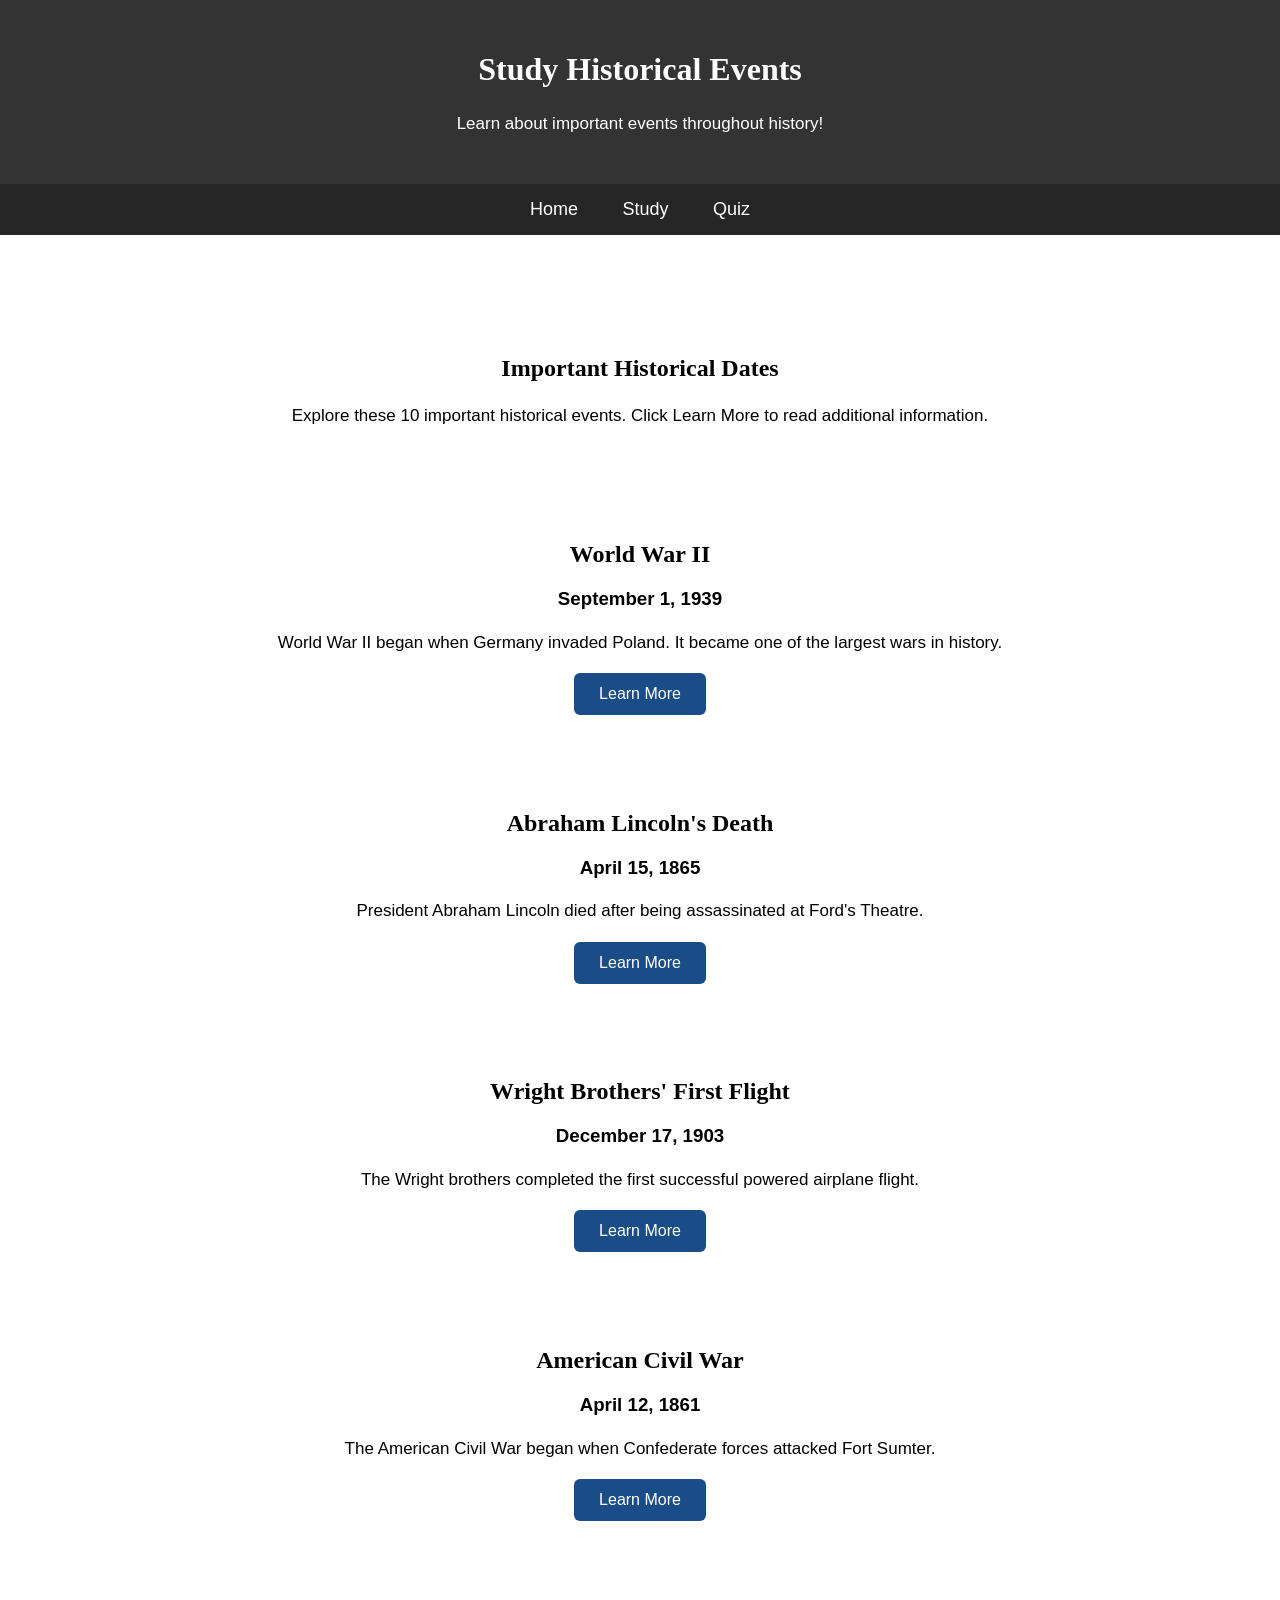
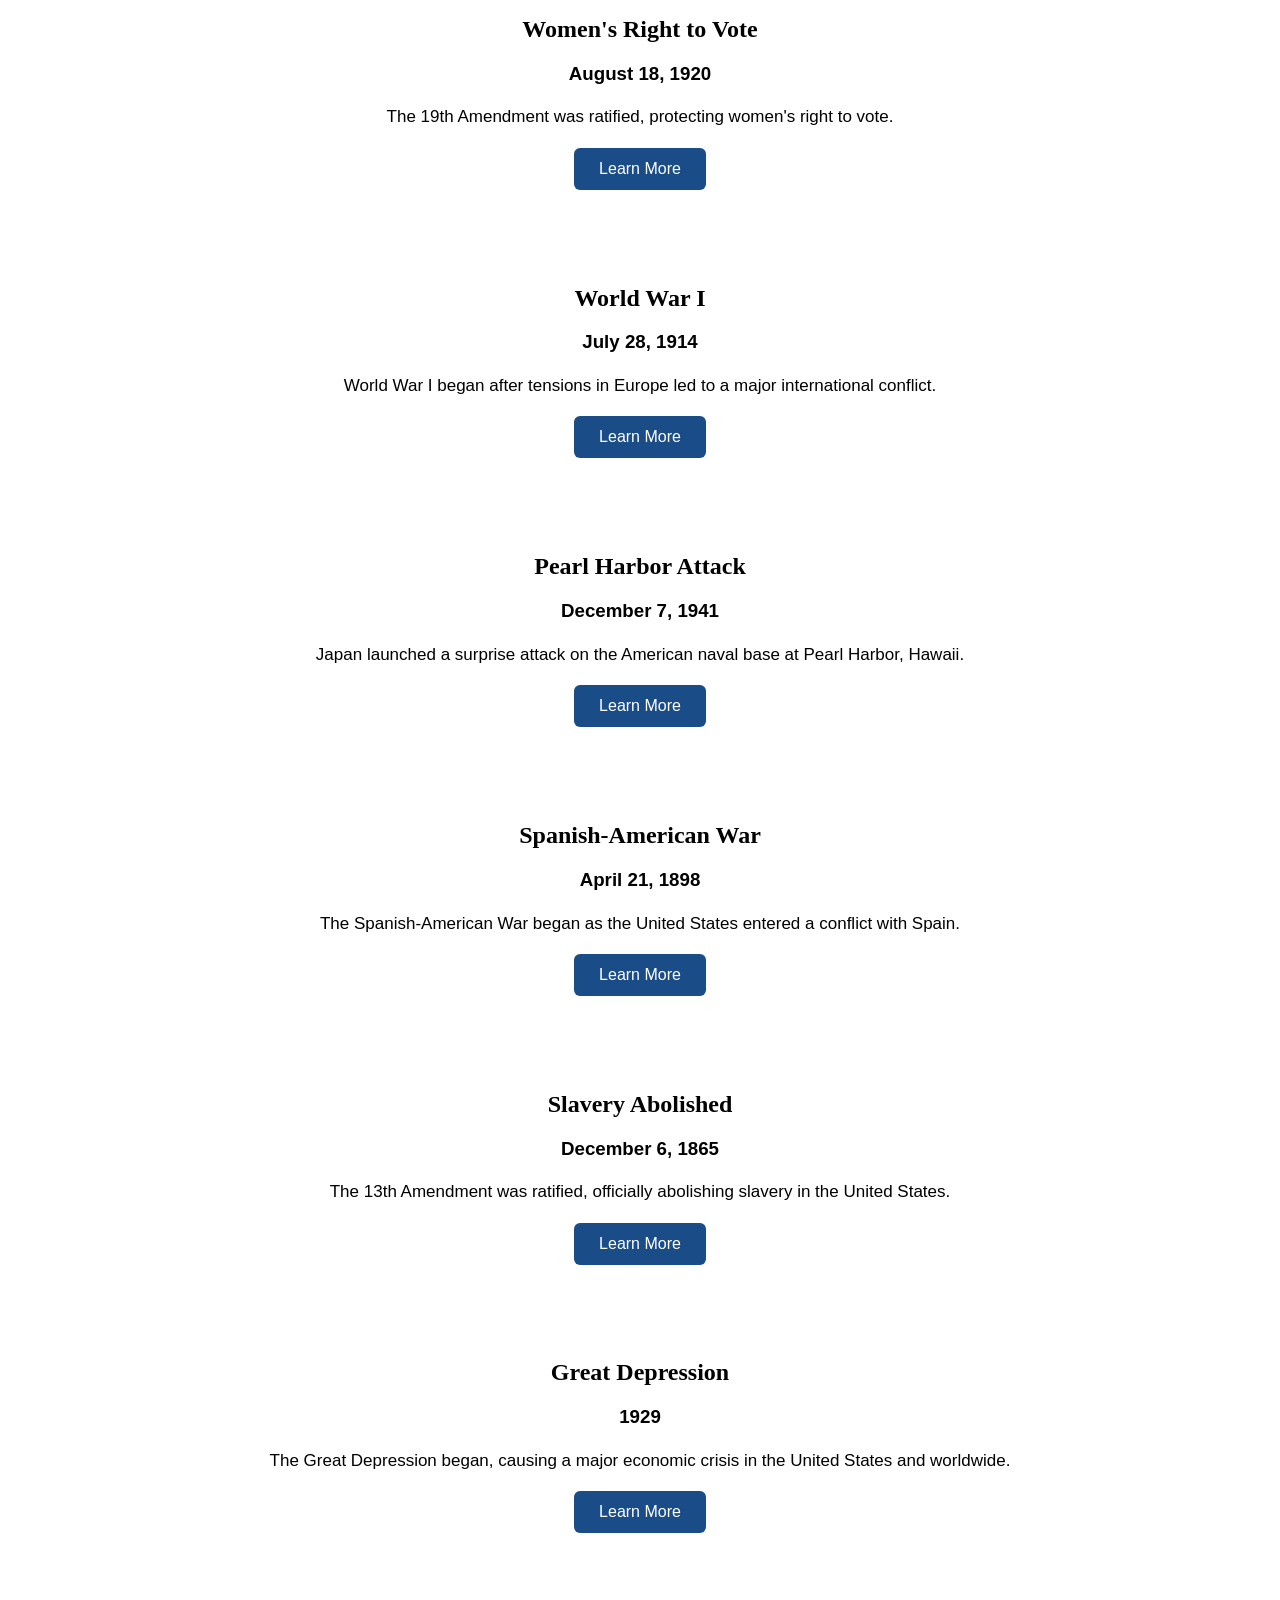
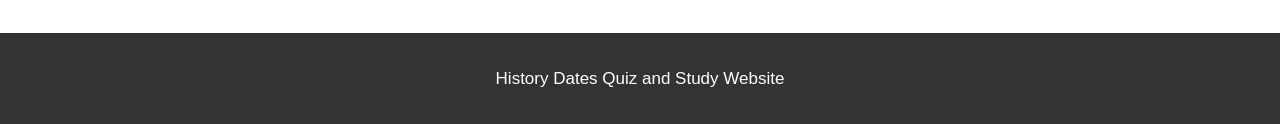
==== study.html @ d7b9f05c "index sytuff addded style a little js and the study page" ====
<!DOCTYPE html>
<html lang="en">

<head>
    <meta charset="UTF-8">
    <meta name="viewport" content="width=device-width, initial-scale=1.0">
    <title>Study - History Dates</title>

    <!-- Link to CSS file -->
    <link rel="stylesheet" href="style.css">
</head>

<body>

    <!-- Main Header -->
    <header>
        <h1>Study Historical Events</h1>
        <p>Learn about important events throughout history!</p>
    </header>

    <!-- Navigation Bar -->
    <nav>
        <a href="index.html">Home</a>
        <a href="study.html">Study</a>
        <a href="quiz.html">Quiz</a>
    </nav>

    <main>

        <section>
            <h2>Important Historical Dates</h2>
            <p>Explore these 10 important historical events.
            Click Learn More to read additional information.</p>
        </section>

        <!-- Event 1 -->
        <section>
            <h2>World War II</h2>
            <h3>September 1, 1939</h3>
            <p>World War II began when Germany invaded Poland.
            It became one of the largest wars in history.</p>

            <button onclick="toggleInfo('event1')">Learn More</button>
            <p id="event1" style="display:none;">
                World War II involved many countries around the world.
                It ended in 1945 after Germany and Japan surrendered.
            </p>
        </section>

        <!-- Event 2 -->
        <section>
            <h2>Abraham Lincoln's Death</h2>
            <h3>April 15, 1865</h3>
            <p>President Abraham Lincoln died after being
            assassinated at Ford's Theatre.</p>

            <button onclick="toggleInfo('event2')">Learn More</button>
            <p id="event2" style="display:none;">
                Lincoln was the 16th president of the United States.
                He led the country during the Civil War and supported
                the abolition of slavery.
            </p>
        </section>

        <!-- Event 3 -->
        <section>
            <h2>Wright Brothers' First Flight</h2>
            <h3>December 17, 1903</h3>
            <p>The Wright brothers completed the first successful
            powered airplane flight.</p>

            <button onclick="toggleInfo('event3')">Learn More</button>
            <p id="event3" style="display:none;">
                Orville and Wilbur Wright made their flight in
                Kitty Hawk, North Carolina. The flight lasted
                about 12 seconds.
            </p>
        </section>

        <!-- Event 4 -->
        <section>
            <h2>American Civil War</h2>
            <h3>April 12, 1861</h3>
            <p>The American Civil War began when Confederate forces
            attacked Fort Sumter.</p>

            <button onclick="toggleInfo('event4')">Learn More</button>
            <p id="event4" style="display:none;">
                The war was fought between the Union and Confederacy.
                Major issues included slavery and the power of the
                federal government.
            </p>
        </section>

        <!-- Event 5 -->
        <section>
            <h2>Women's Right to Vote</h2>
            <h3>August 18, 1920</h3>
            <p>The 19th Amendment was ratified, protecting women's
            right to vote.</p>

            <button onclick="toggleInfo('event5')">Learn More</button>
            <p id="event5" style="display:none;">
                Women fought for decades to gain voting rights.
                The 19th Amendment prohibited denying the right
                to vote based on sex.
            </p>
        </section>

        <!-- Event 6 -->
        <section>
            <h2>World War I</h2>
            <h3>July 28, 1914</h3>
            <p>World War I began after tensions in Europe led
            to a major international conflict.</p>

            <button onclick="toggleInfo('event6')">Learn More</button>
            <p id="event6" style="display:none;">
                The war involved major world powers and lasted
                until November 11, 1918.
            </p>
        </section>

        <!-- Event 7 -->
        <section>
            <h2>Pearl Harbor Attack</h2>
            <h3>December 7, 1941</h3>
            <p>Japan launched a surprise attack on the American
            naval base at Pearl Harbor, Hawaii.</p>

            <button onclick="toggleInfo('event7')">Learn More</button>
            <p id="event7" style="display:none;">
                The attack led the United States to enter
                World War II the following day.
            </p>
        </section>

        <!-- Event 8 -->
        <section>
            <h2>Spanish-American War</h2>
            <h3>April 21, 1898</h3>
            <p>The Spanish-American War began as the United States
            entered a conflict with Spain.</p>

            <button onclick="toggleInfo('event8')">Learn More</button>
            <p id="event8" style="display:none;">
                The war lasted until August 1898 and resulted
                in major changes to American influence overseas.
            </p>
        </section>

        <!-- Event 9 -->
        <section>
            <h2>Slavery Abolished</h2>
            <h3>December 6, 1865</h3>
            <p>The 13th Amendment was ratified, officially
            abolishing slavery in the United States.</p>

            <button onclick="toggleInfo('event9')">Learn More</button>
            <p id="event9" style="display:none;">
                The amendment ended slavery except as punishment
                for a crime after conviction.
            </p>
        </section>

        <!-- Event 10 -->
        <section>
            <h2>Great Depression</h2>
            <h3>1929</h3>
            <p>The Great Depression began, causing a major
            economic crisis in the United States and worldwide.</p>

            <button onclick="toggleInfo('event10')">Learn More</button>
            <p id="event10" style="display:none;">
                Businesses closed, unemployment increased,
                and many families struggled financially.
                The Great Depression lasted throughout much
                of the 1930s.
            </p>
        </section>

    </main>

    <!-- Footer -->
    <footer>
        <p>History Dates Quiz and Study Website</p>
    </footer>

    <!-- Link to JavaScript -->
    <script src="script.js"></script>

</body>
</html>
---- style.css ----
/* Main Page Styling */
body {
    font-family: Arial, sans-serif;
    text-align: center;
    margin: 0;
    padding: 0;

    /* Background Image */
    background-image: url("https://imgc.allpostersimages.com/img/posters/michal-bednarek-usa-grunge-flag-vintage-retro-style-high-resolution-hd-quality-item-from-my-grunge-flags-colle_u-l-q105mge0.jpg?artHeight=550&artPerspective=n&artWidth=550&dodropshadow=1&background=ffffff");
    background-size: cover;
    background-position: center;
    background-attachment: fixed;
}

/* Main Header */
header {
    background-color: rgba(0, 0, 0, 0.8);
    color: white;
    padding: 30px;
}

/* Navigation Bar */
nav {
    /* see through background */
    background-color: rgba(0, 0, 0, 0.85);
    padding: 15px;
}

nav a {
    color: white;
    text-decoration: none;
    margin: 20px;
    font-size: 18px;
}

nav a:hover {
    color: lightblue;
}

/* Main Content */
main {
    max-width: 800px;
    margin: 30px auto;
    padding: 20px;
}

/* Content Sections */
section {
    /* also slightly see through to feel more modern */
    background-color: rgba(255, 255, 255, 0.9);
    padding: 25px;
    margin: 25px 0;
    border-radius: 12px;
}

/* Headings */
h1, h2 {
    font-family: Georgia, serif;
}

/* Paragraphs */
p {
    font-size: 17px;
    line-height: 1.6;
}

/* Buttons */
button {
    background-color: #1a4c88;
    color: white;
    padding: 12px 25px;
    border: none;
    border-radius: 6px;
    font-size: 16px;
    cursor: pointer;
}

button:hover {
    background-color: #41658c;
}

/* Footer */
footer {
    background-color: rgba(0, 0, 0, 0.8);
    color: white;
    padding: 15px;
}
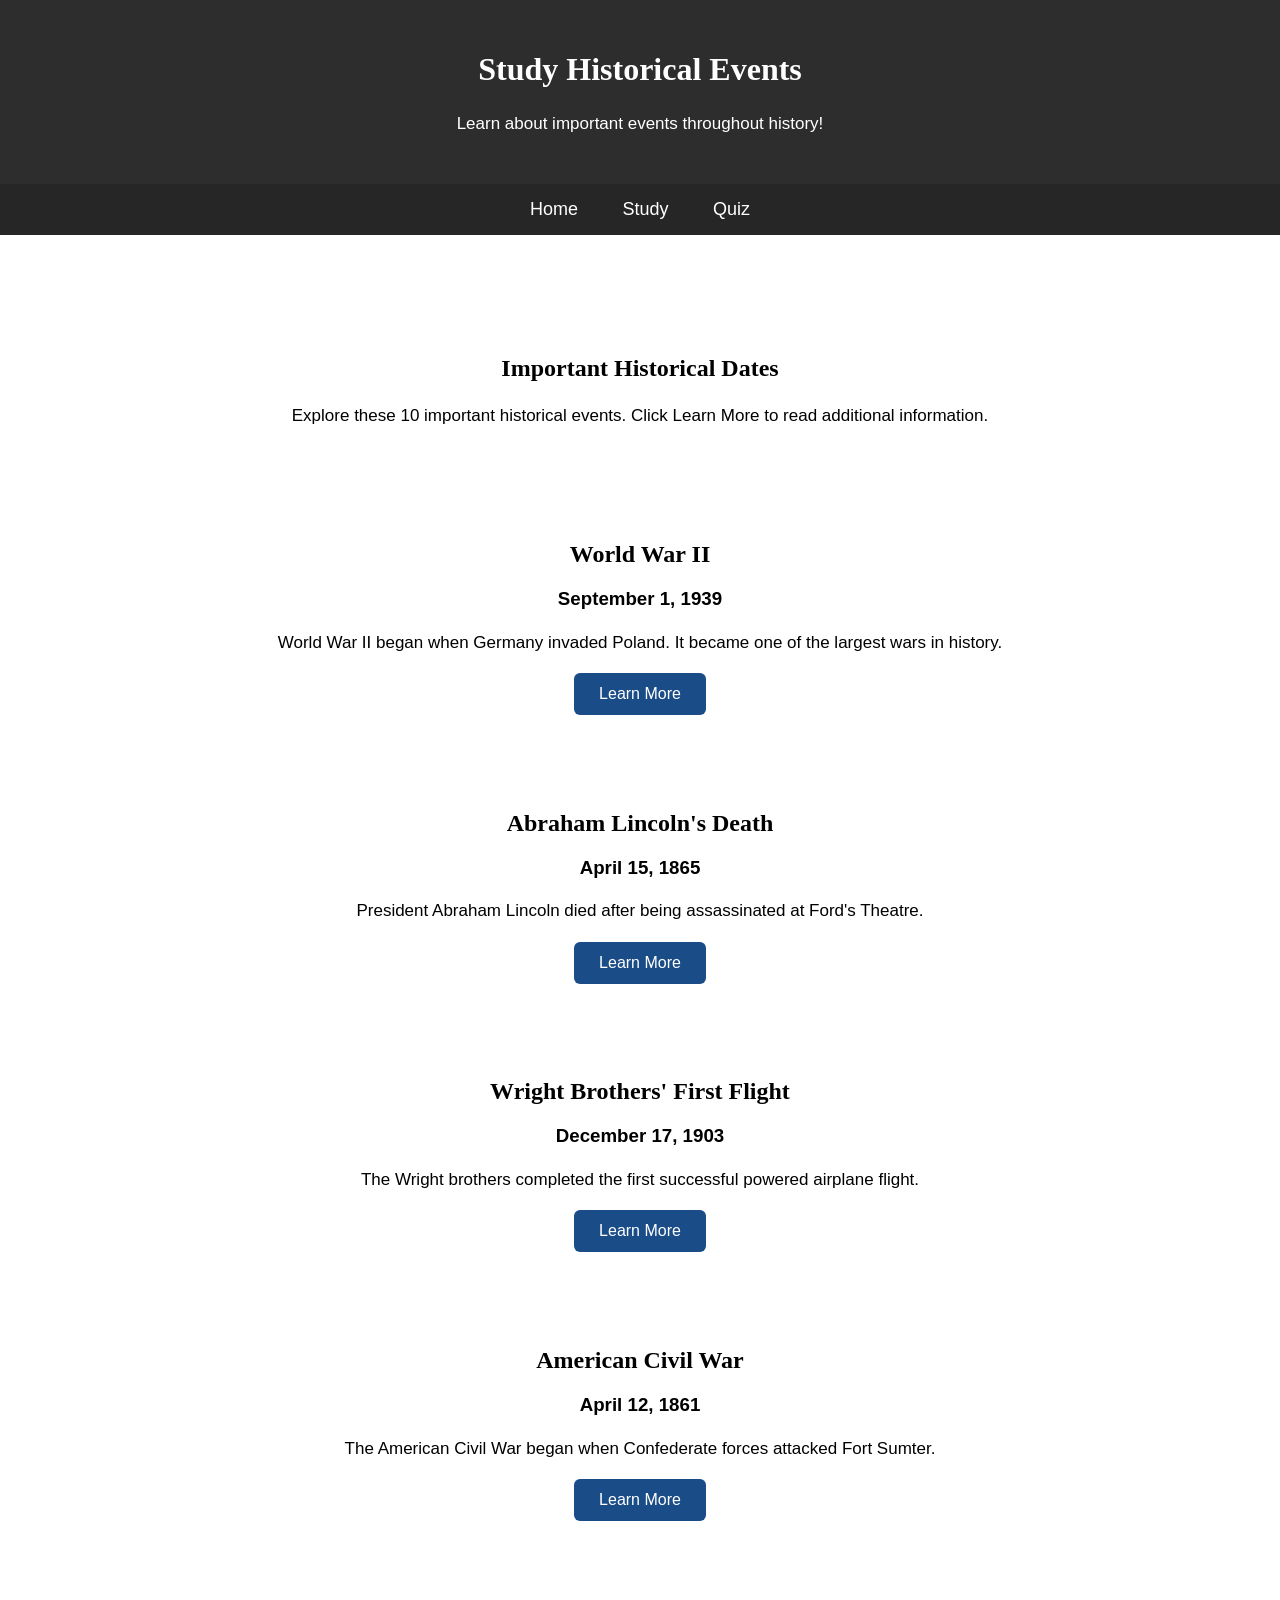
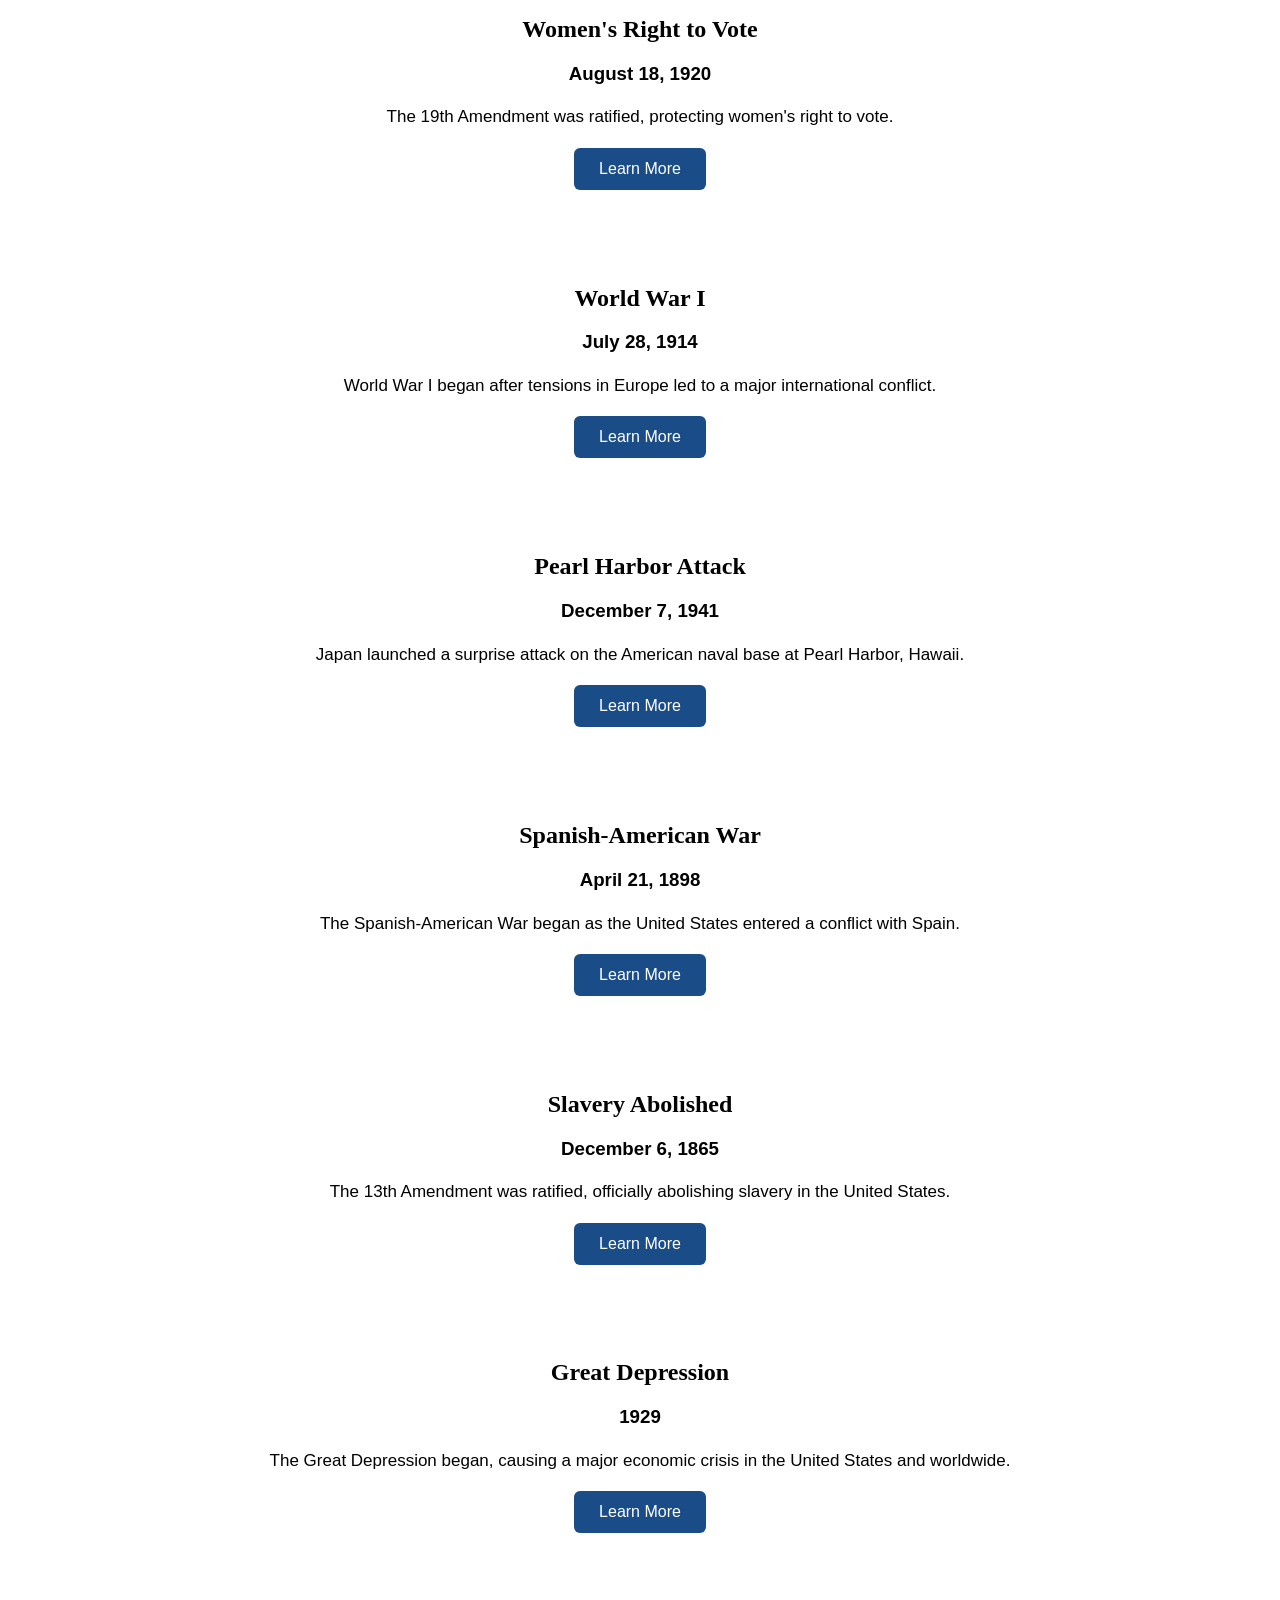
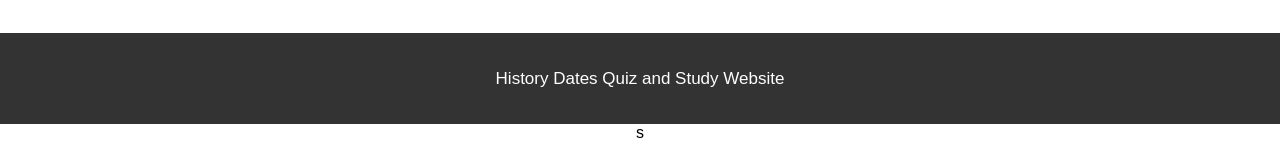
==== commit 569c3b29: "changes in css and a litttle in study" ====
--- a/study.html
+++ b/study.html
@@ -104,7 +104,7 @@
             <p id="event5" style="display:none;">
                 Women fought for decades to gain voting rights.
                 The 19th Amendment prohibited denying the right
-                to vote based on sex.
+                to vote based on gender.
             </p>
         </section>
 
@@ -187,8 +187,8 @@
         <p>History Dates Quiz and Study Website</p>
     </footer>
 
-    <!-- Link to JavaScript -->
-    <script src="script.js"></script>
+    <script src="script.js"></script> 
 
 </body>
 </html>
+s
--- a/style.css
+++ b/style.css
@@ -15,7 +15,7 @@
 
 /* Main Header */
 header {
-    background-color: rgba(0, 0, 0, 0.8);
+    background-color: rgba(0, 0, 0, 0.825);
     color: white;
     padding: 30px;
 }
